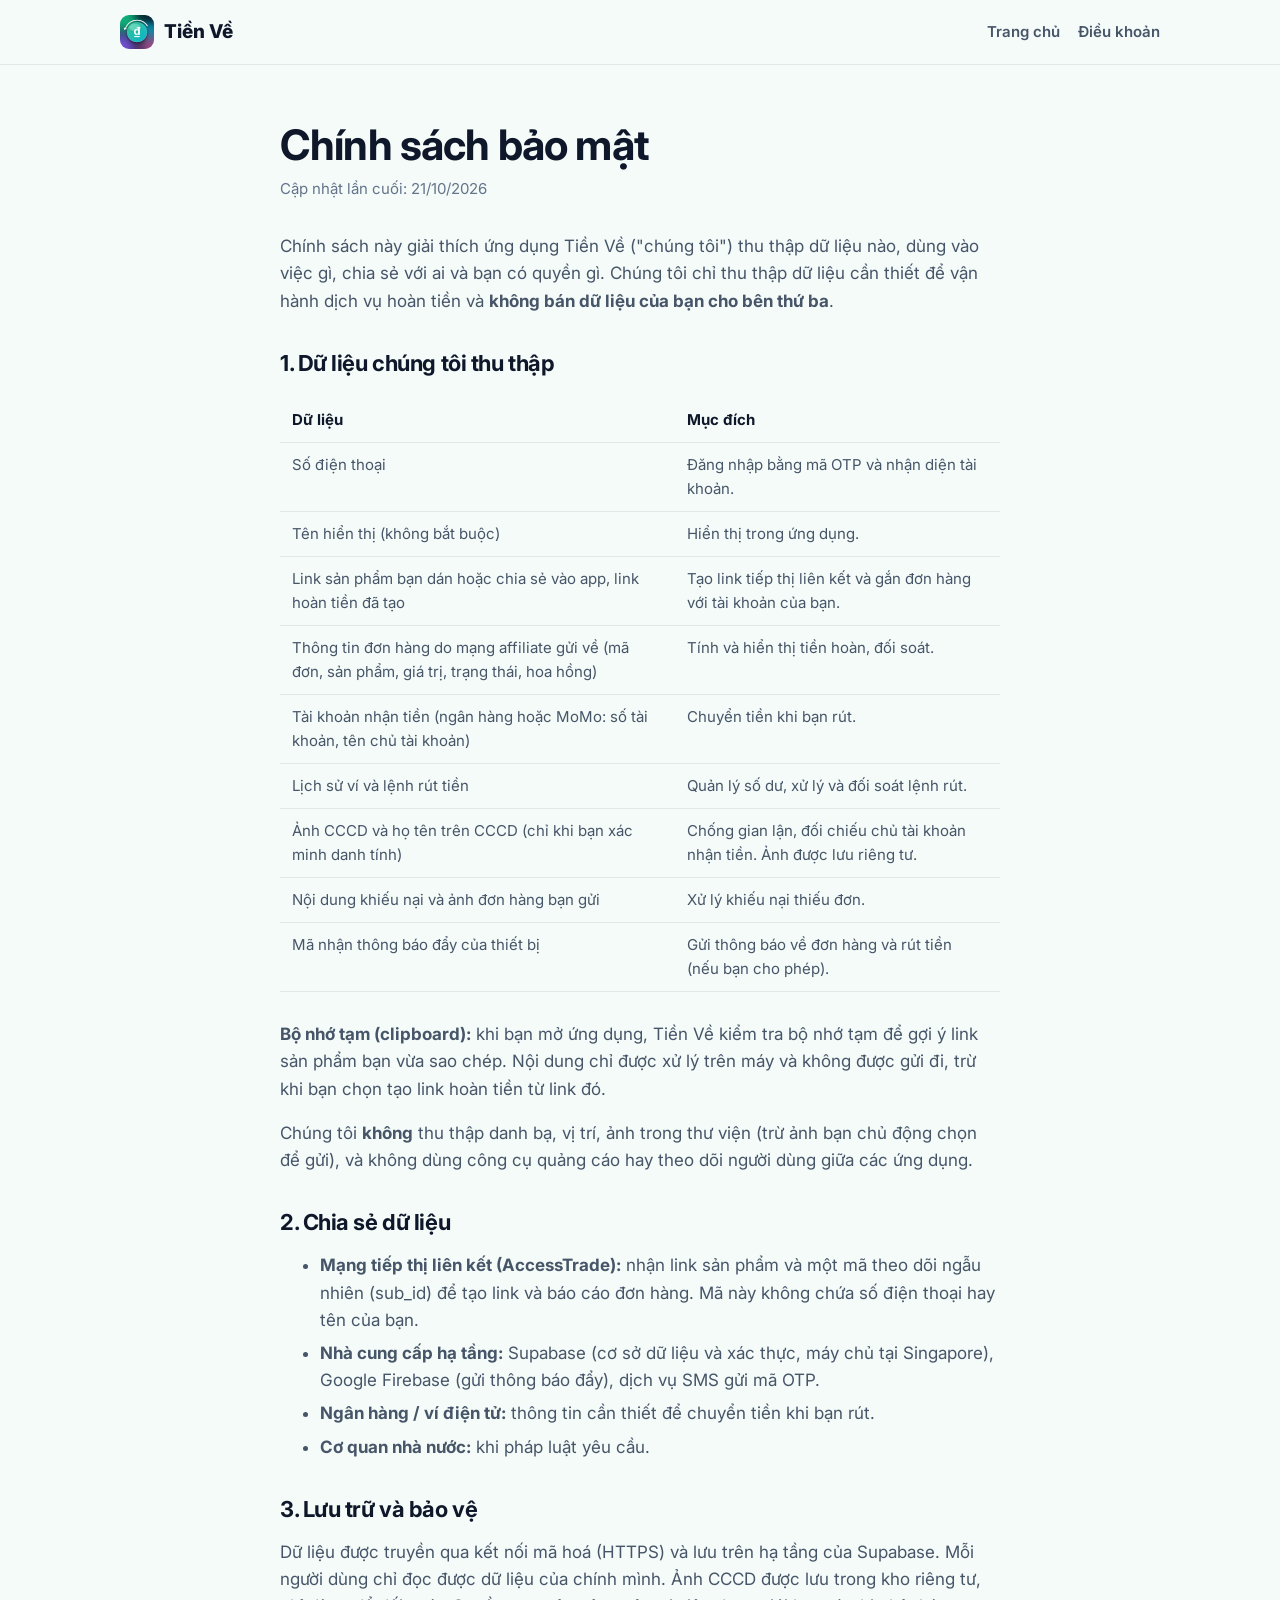
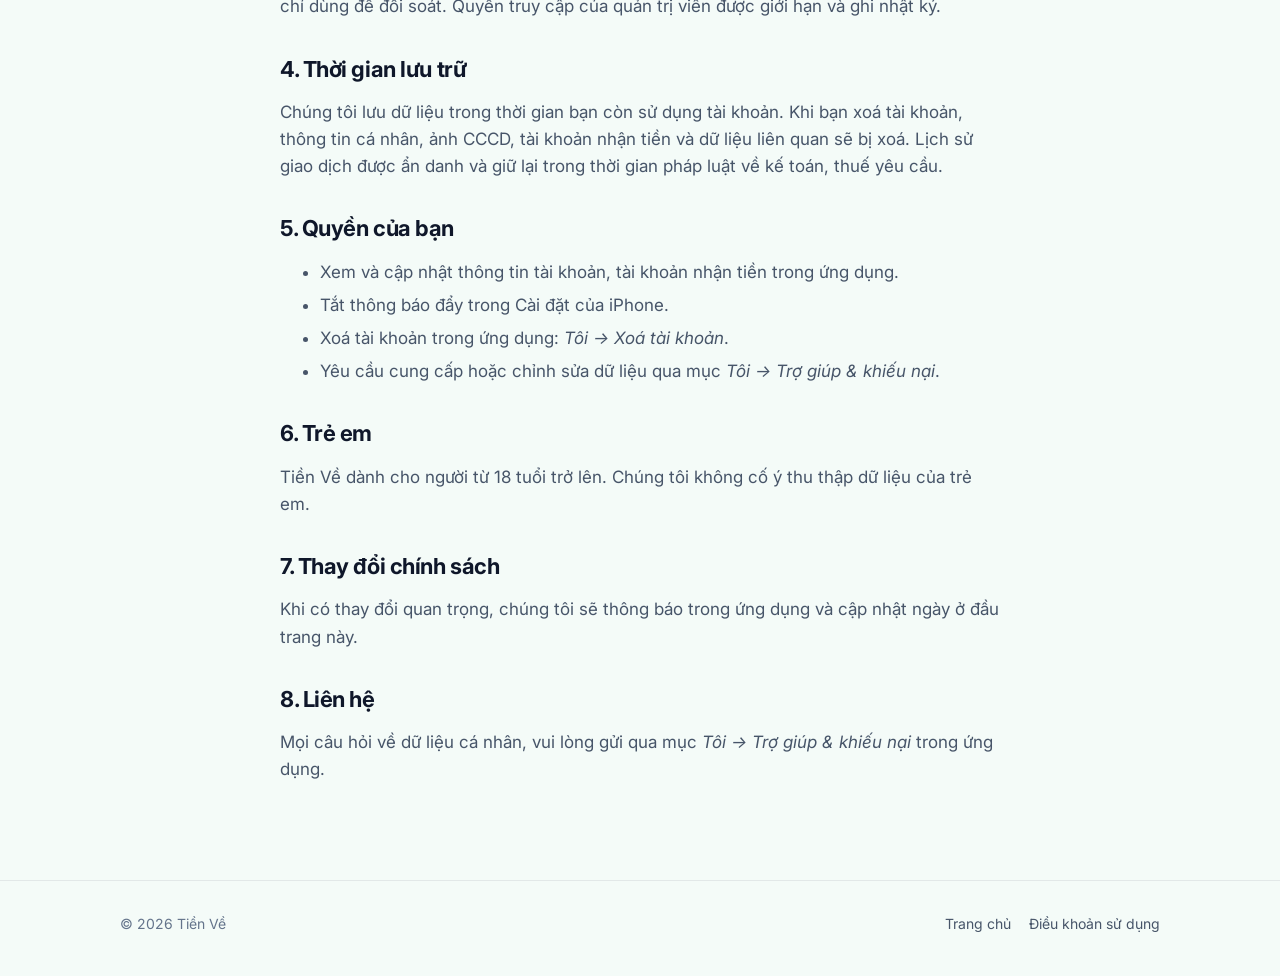
==== privacy.html @ d93a16cd "Update landing page" ====
<!doctype html>
<html lang="vi">
<head>
  <meta charset="utf-8">
  <meta name="viewport" content="width=device-width, initial-scale=1">
  <title>Chính sách bảo mật – Tiền Về</title>
  <meta name="description" content="Tiền Về thu thập những dữ liệu nào, dùng vào việc gì và bạn có quyền gì với dữ liệu của mình.">
  <link rel="icon" href="assets/favicon.png">
  <link rel="preconnect" href="https://fonts.googleapis.com">
  <link rel="preconnect" href="https://fonts.gstatic.com" crossorigin>
  <link href="https://fonts.googleapis.com/css2?family=Inter:wght@400;600;700;800&display=swap" rel="stylesheet">
  <link rel="stylesheet" href="styles.css">
</head>
<body>
  <header class="top">
    <div class="wrap">
      <a class="brand" href="./"><img src="assets/icon.png" alt="">Tiền Về</a>
      <nav>
        <a href="./">Trang chủ</a>
        <a href="terms.html">Điều khoản</a>
      </nav>
    </div>
  </header>

  <main class="doc">
    <h1>Chính sách bảo mật</h1>
    <p class="meta">Cập nhật lần cuối: 21/10/2026</p>

    <p>Chính sách này giải thích ứng dụng Tiền Về ("chúng tôi") thu thập dữ liệu nào, dùng vào việc gì, chia sẻ với ai và bạn có quyền gì. Chúng tôi chỉ thu thập dữ liệu cần thiết để vận hành dịch vụ hoàn tiền và <strong>không bán dữ liệu của bạn cho bên thứ ba</strong>.</p>

    <h2>1. Dữ liệu chúng tôi thu thập</h2>
    <div class="table-scroll">
      <table>
        <tr><th>Dữ liệu</th><th>Mục đích</th></tr>
        <tr><td>Số điện thoại</td><td>Đăng nhập bằng mã OTP và nhận diện tài khoản.</td></tr>
        <tr><td>Tên hiển thị (không bắt buộc)</td><td>Hiển thị trong ứng dụng.</td></tr>
        <tr><td>Link sản phẩm bạn dán hoặc chia sẻ vào app, link hoàn tiền đã tạo</td><td>Tạo link tiếp thị liên kết và gắn đơn hàng với tài khoản của bạn.</td></tr>
        <tr><td>Thông tin đơn hàng do mạng affiliate gửi về (mã đơn, sản phẩm, giá trị, trạng thái, hoa hồng)</td><td>Tính và hiển thị tiền hoàn, đối soát.</td></tr>
        <tr><td>Tài khoản nhận tiền (ngân hàng hoặc MoMo: số tài khoản, tên chủ tài khoản)</td><td>Chuyển tiền khi bạn rút.</td></tr>
        <tr><td>Lịch sử ví và lệnh rút tiền</td><td>Quản lý số dư, xử lý và đối soát lệnh rút.</td></tr>
        <tr><td>Ảnh CCCD và họ tên trên CCCD (chỉ khi bạn xác minh danh tính)</td><td>Chống gian lận, đối chiếu chủ tài khoản nhận tiền. Ảnh được lưu riêng tư.</td></tr>
        <tr><td>Nội dung khiếu nại và ảnh đơn hàng bạn gửi</td><td>Xử lý khiếu nại thiếu đơn.</td></tr>
        <tr><td>Mã nhận thông báo đẩy của thiết bị</td><td>Gửi thông báo về đơn hàng và rút tiền (nếu bạn cho phép).</td></tr>
      </table>
    </div>
    <p><strong>Bộ nhớ tạm (clipboard):</strong> khi bạn mở ứng dụng, Tiền Về kiểm tra bộ nhớ tạm để gợi ý link sản phẩm bạn vừa sao chép. Nội dung chỉ được xử lý trên máy và không được gửi đi, trừ khi bạn chọn tạo link hoàn tiền từ link đó.</p>
    <p>Chúng tôi <strong>không</strong> thu thập danh bạ, vị trí, ảnh trong thư viện (trừ ảnh bạn chủ động chọn để gửi), và không dùng công cụ quảng cáo hay theo dõi người dùng giữa các ứng dụng.</p>

    <h2>2. Chia sẻ dữ liệu</h2>
    <ul>
      <li><strong>Mạng tiếp thị liên kết (AccessTrade):</strong> nhận link sản phẩm và một mã theo dõi ngẫu nhiên (sub_id) để tạo link và báo cáo đơn hàng. Mã này không chứa số điện thoại hay tên của bạn.</li>
      <li><strong>Nhà cung cấp hạ tầng:</strong> Supabase (cơ sở dữ liệu và xác thực, máy chủ tại Singapore), Google Firebase (gửi thông báo đẩy), dịch vụ SMS gửi mã OTP.</li>
      <li><strong>Ngân hàng / ví điện tử:</strong> thông tin cần thiết để chuyển tiền khi bạn rút.</li>
      <li><strong>Cơ quan nhà nước:</strong> khi pháp luật yêu cầu.</li>
    </ul>

    <h2>3. Lưu trữ và bảo vệ</h2>
    <p>Dữ liệu được truyền qua kết nối mã hoá (HTTPS) và lưu trên hạ tầng của Supabase. Mỗi người dùng chỉ đọc được dữ liệu của chính mình. Ảnh CCCD được lưu trong kho riêng tư, chỉ dùng để đối soát. Quyền truy cập của quản trị viên được giới hạn và ghi nhật ký.</p>

    <h2>4. Thời gian lưu trữ</h2>
    <p>Chúng tôi lưu dữ liệu trong thời gian bạn còn sử dụng tài khoản. Khi bạn xoá tài khoản, thông tin cá nhân, ảnh CCCD, tài khoản nhận tiền và dữ liệu liên quan sẽ bị xoá. Lịch sử giao dịch được ẩn danh và giữ lại trong thời gian pháp luật về kế toán, thuế yêu cầu.</p>

    <h2>5. Quyền của bạn</h2>
    <ul>
      <li>Xem và cập nhật thông tin tài khoản, tài khoản nhận tiền trong ứng dụng.</li>
      <li>Tắt thông báo đẩy trong Cài đặt của iPhone.</li>
      <li>Xoá tài khoản trong ứng dụng: <em>Tôi → Xoá tài khoản</em>.</li>
      <li>Yêu cầu cung cấp hoặc chỉnh sửa dữ liệu qua mục <em>Tôi → Trợ giúp &amp; khiếu nại</em>.</li>
    </ul>

    <h2>6. Trẻ em</h2>
    <p>Tiền Về dành cho người từ 18 tuổi trở lên. Chúng tôi không cố ý thu thập dữ liệu của trẻ em.</p>

    <h2>7. Thay đổi chính sách</h2>
    <p>Khi có thay đổi quan trọng, chúng tôi sẽ thông báo trong ứng dụng và cập nhật ngày ở đầu trang này.</p>

    <h2>8. Liên hệ</h2>
    <p>Mọi câu hỏi về dữ liệu cá nhân, vui lòng gửi qua mục <em>Tôi → Trợ giúp &amp; khiếu nại</em> trong ứng dụng.</p>
  </main>

  <footer>
    <div class="wrap">
      <span>© 2026 Tiền Về</span>
      <nav>
        <a href="./">Trang chủ</a>
        <a href="terms.html">Điều khoản sử dụng</a>
      </nav>
    </div>
  </footer>
</body>
</html>
---- styles.css ----
:root {
  --bg: #f4fbf8;
  --bg-2: #eaf6ff;
  --surface: #ffffff;
  --surface-soft: rgba(255, 255, 255, 0.72);
  --text: #0f172a;
  --text-2: #475569;
  --text-3: #64748b;
  --line: rgba(15, 23, 42, 0.08);
  --mint: #059669;
  --mint-soft: #d1fae5;
  --accent: #10b981;
  --accent-2: #06b6d4;
  --hero-1: #064e3b;
  --hero-2: #047857;
  --hero-3: #0e7490;
  --hero-hl: #6ee7b7;
  --radius: 22px;
  --shadow: 0 18px 48px rgba(15, 23, 42, 0.08);
  color-scheme: light;
}

@media (prefers-color-scheme: dark) {
  :root:not([data-theme="light"]) {
    --bg: #07130f;
    --bg-2: #0b1a1f;
    --surface: #0f1f1a;
    --surface-soft: rgba(15, 31, 26, 0.8);
    --text: #e8f5ef;
    --text-2: #a7bdb4;
    --text-3: #7f968d;
    --line: rgba(232, 245, 239, 0.1);
    --mint: #34d399;
    --mint-soft: rgba(52, 211, 153, 0.14);
    --shadow: 0 18px 48px rgba(0, 0, 0, 0.35);
    color-scheme: dark;
  }
}

* { box-sizing: border-box; }
html { -webkit-text-size-adjust: 100%; }
body {
  margin: 0;
  background: var(--bg);
  color: var(--text);
  font-family: "Inter", -apple-system, BlinkMacSystemFont, "Segoe UI", Roboto, sans-serif;
  font-size: 17px;
  line-height: 1.6;
}
a { color: var(--mint); }
img { max-width: 100%; height: auto; display: block; }

.wrap { max-width: 1080px; margin: 0 auto; padding: 0 20px; }

/* ---- header ---- */
.top {
  position: sticky; top: 0; z-index: 10;
  background: color-mix(in srgb, var(--bg) 82%, transparent);
  backdrop-filter: saturate(160%) blur(14px);
  -webkit-backdrop-filter: saturate(160%) blur(14px);
  border-bottom: 1px solid var(--line);
}
.top .wrap { display: flex; align-items: center; gap: 12px; height: 64px; }
.brand { display: flex; align-items: center; gap: 10px; text-decoration: none; color: var(--text); font-weight: 800; font-size: 19px; }
.brand img { width: 34px; height: 34px; border-radius: 9px; }
.top nav { margin-left: auto; display: flex; gap: 18px; }
.top nav a { color: var(--text-2); text-decoration: none; font-weight: 600; font-size: 15px; }
.top nav a:hover { color: var(--text); }

/* ---- hero ---- */
.hero {
  background: linear-gradient(135deg, var(--hero-1), var(--hero-2) 55%, var(--hero-3));
  color: #fff;
  overflow: hidden;
  position: relative;
}
.hero::before, .hero::after {
  content: ""; position: absolute; border-radius: 50%; filter: blur(90px); opacity: 0.35; pointer-events: none;
}
.hero::before { width: 520px; height: 520px; background: #6ee7b7; top: -180px; right: -120px; }
.hero::after { width: 460px; height: 460px; background: #22d3ee; bottom: -200px; left: -160px; opacity: 0.25; }
.hero .wrap { position: relative; display: grid; grid-template-columns: 1.1fr 0.9fr; gap: 40px; align-items: center; padding-top: 72px; padding-bottom: 0; }
.hero h1 { font-size: clamp(38px, 6vw, 60px); line-height: 1.08; letter-spacing: -0.025em; margin: 0 0 18px; font-weight: 800; }
.hero h1 em { font-style: normal; color: var(--hero-hl); }
.hero p.lead { font-size: 19px; color: rgba(255, 255, 255, 0.86); margin: 0 0 28px; max-width: 34em; }
.badge {
  display: inline-flex; align-items: center; gap: 8px;
  background: rgba(255, 255, 255, 0.14); border: 1px solid rgba(255, 255, 255, 0.24);
  padding: 6px 14px; border-radius: 999px; font-size: 14px; font-weight: 600; margin-bottom: 20px;
}
.badge i { width: 8px; height: 8px; border-radius: 50%; background: var(--hero-hl); display: inline-block; }
.hero-points { list-style: none; padding: 0; margin: 0 0 56px; display: grid; gap: 10px; }
.hero-points li { display: flex; gap: 10px; align-items: flex-start; color: rgba(255, 255, 255, 0.92); }
.hero-points li::before { content: "✓"; color: var(--hero-hl); font-weight: 800; }
.hero-phone { align-self: end; justify-self: center; width: min(330px, 80vw); margin-bottom: -6px; }
.hero-phone {
  background: #111827; border: 3px solid #4b5563; border-bottom: 0;
  border-radius: 48px 48px 0 0; padding: 10px 10px 0; box-shadow: 0 30px 80px rgba(0, 0, 0, 0.35);
}
.hero-phone img { border-radius: 38px 38px 0 0; aspect-ratio: 660 / 1100; object-fit: cover; object-position: top; }

/* ---- sections ---- */
section { padding: 80px 0; }
.eyebrow { color: var(--mint); font-weight: 700; font-size: 14px; letter-spacing: 0.08em; text-transform: uppercase; margin: 0 0 10px; }
h2 { font-size: clamp(28px, 4vw, 40px); line-height: 1.15; letter-spacing: -0.02em; margin: 0 0 14px; }
.sub { color: var(--text-2); margin: 0 0 40px; max-width: 40em; }

.steps { display: grid; grid-template-columns: repeat(4, 1fr); gap: 18px; counter-reset: s; }
.step {
  background: var(--surface); border: 1px solid var(--line); border-radius: var(--radius);
  padding: 24px; box-shadow: var(--shadow); counter-increment: s;
}
.step::before {
  content: counter(s); display: grid; place-items: center; width: 38px; height: 38px; border-radius: 12px;
  background: var(--mint-soft); color: var(--mint); font-weight: 800; margin-bottom: 14px;
}
.step h3 { margin: 0 0 6px; font-size: 18px; }
.step p { margin: 0; color: var(--text-2); font-size: 15px; }

.alt { background: linear-gradient(180deg, var(--bg), var(--bg-2)); }

.shots { display: flex; gap: 18px; overflow-x: auto; padding: 6px 2px 18px; scroll-snap-type: x mandatory; }
.shots figure { margin: 0; flex: 0 0 220px; scroll-snap-align: start; }
.shots img { border-radius: 22px; box-shadow: var(--shadow); }

.facts { display: grid; grid-template-columns: repeat(3, 1fr); gap: 18px; }
.fact { background: var(--surface); border: 1px solid var(--line); border-radius: var(--radius); padding: 24px; }
.fact b { display: block; font-size: 28px; letter-spacing: -0.02em; color: var(--mint); }
.fact span { color: var(--text-2); font-size: 15px; }

.faq details {
  background: var(--surface); border: 1px solid var(--line); border-radius: 16px; padding: 16px 20px; margin-bottom: 12px;
}
.faq summary { cursor: pointer; font-weight: 700; }
.faq details p { color: var(--text-2); margin: 10px 0 0; }

.cta {
  text-align: center; background: linear-gradient(135deg, var(--hero-1), var(--hero-3)); color: #fff;
  border-radius: 28px; padding: 48px 24px;
}
.cta h2 { color: #fff; }
.cta p { color: rgba(255, 255, 255, 0.85); margin: 0; }

/* ---- documents (privacy / terms) ---- */
.doc { max-width: 760px; margin: 0 auto; padding: 56px 20px 80px; }
.doc h1 { font-size: clamp(30px, 5vw, 42px); letter-spacing: -0.02em; line-height: 1.15; margin: 0 0 8px; }
.doc .meta { color: var(--text-3); margin: 0 0 32px; font-size: 15px; }
.doc h2 { font-size: 22px; margin: 36px 0 10px; }
.doc p, .doc li { color: var(--text-2); }
.doc li { margin-bottom: 6px; }
.doc table { width: 100%; border-collapse: collapse; margin: 12px 0; font-size: 15px; }
.doc th, .doc td { text-align: left; padding: 10px 12px; border-bottom: 1px solid var(--line); vertical-align: top; }
.doc th { color: var(--text); }
.doc td { color: var(--text-2); }
.table-scroll { overflow-x: auto; }

/* ---- footer ---- */
footer { border-top: 1px solid var(--line); padding: 32px 0 40px; color: var(--text-3); font-size: 14px; }
footer .wrap { display: flex; flex-wrap: wrap; gap: 12px 24px; align-items: center; }
footer nav { display: flex; gap: 18px; margin-left: auto; }
footer a { color: var(--text-2); text-decoration: none; }
footer a:hover { color: var(--text); }
.disclaimer { width: 100%; margin: 0; }

@media (max-width: 860px) {
  .hero .wrap { grid-template-columns: 1fr; padding-top: 48px; gap: 8px; }
  .hero-points { margin-bottom: 32px; }
  .steps { grid-template-columns: 1fr 1fr; }
  .facts { grid-template-columns: 1fr; }
}
@media (max-width: 520px) {
  body { font-size: 16px; }
  .wrap { padding: 0 16px; }
  .top nav { gap: 14px; }
  .top nav a.hide-sm { display: none; }
  .steps { grid-template-columns: 1fr; }
  section { padding: 56px 0; }
  footer nav { margin-left: 0; }
}
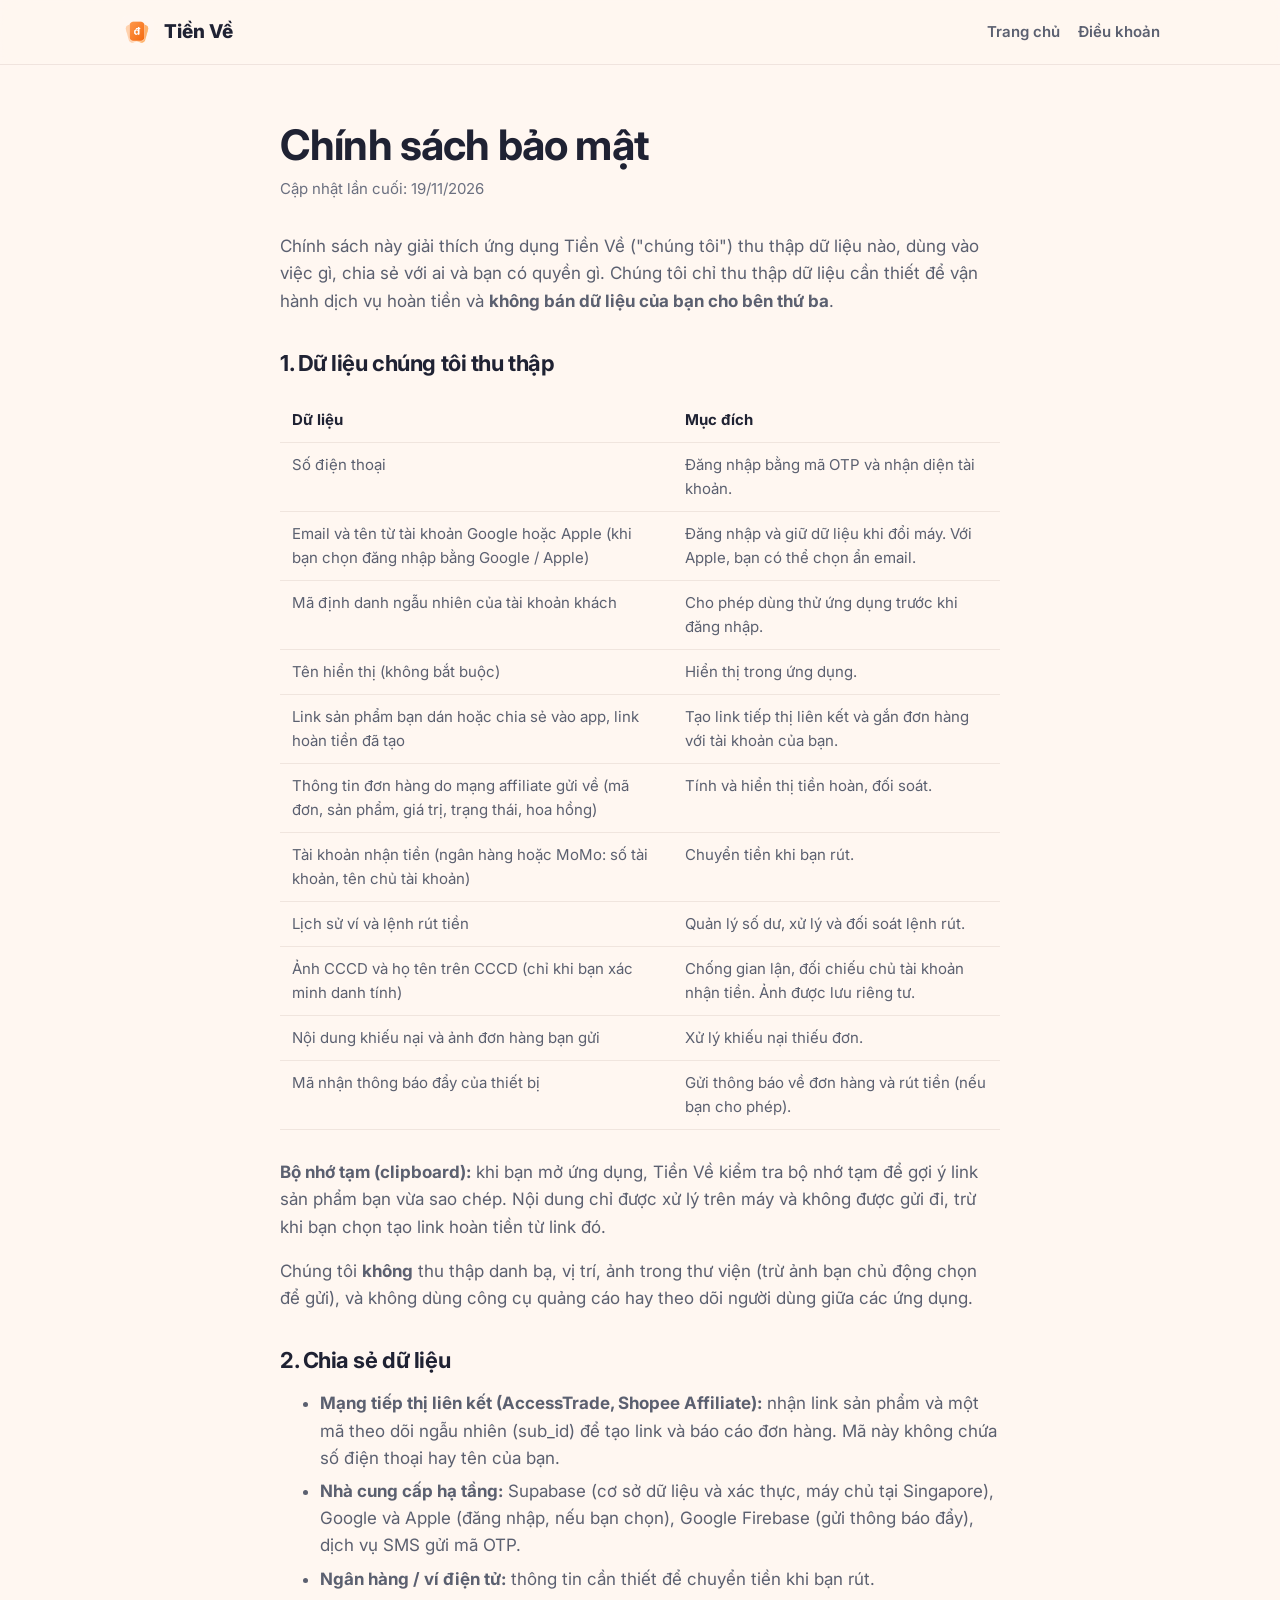
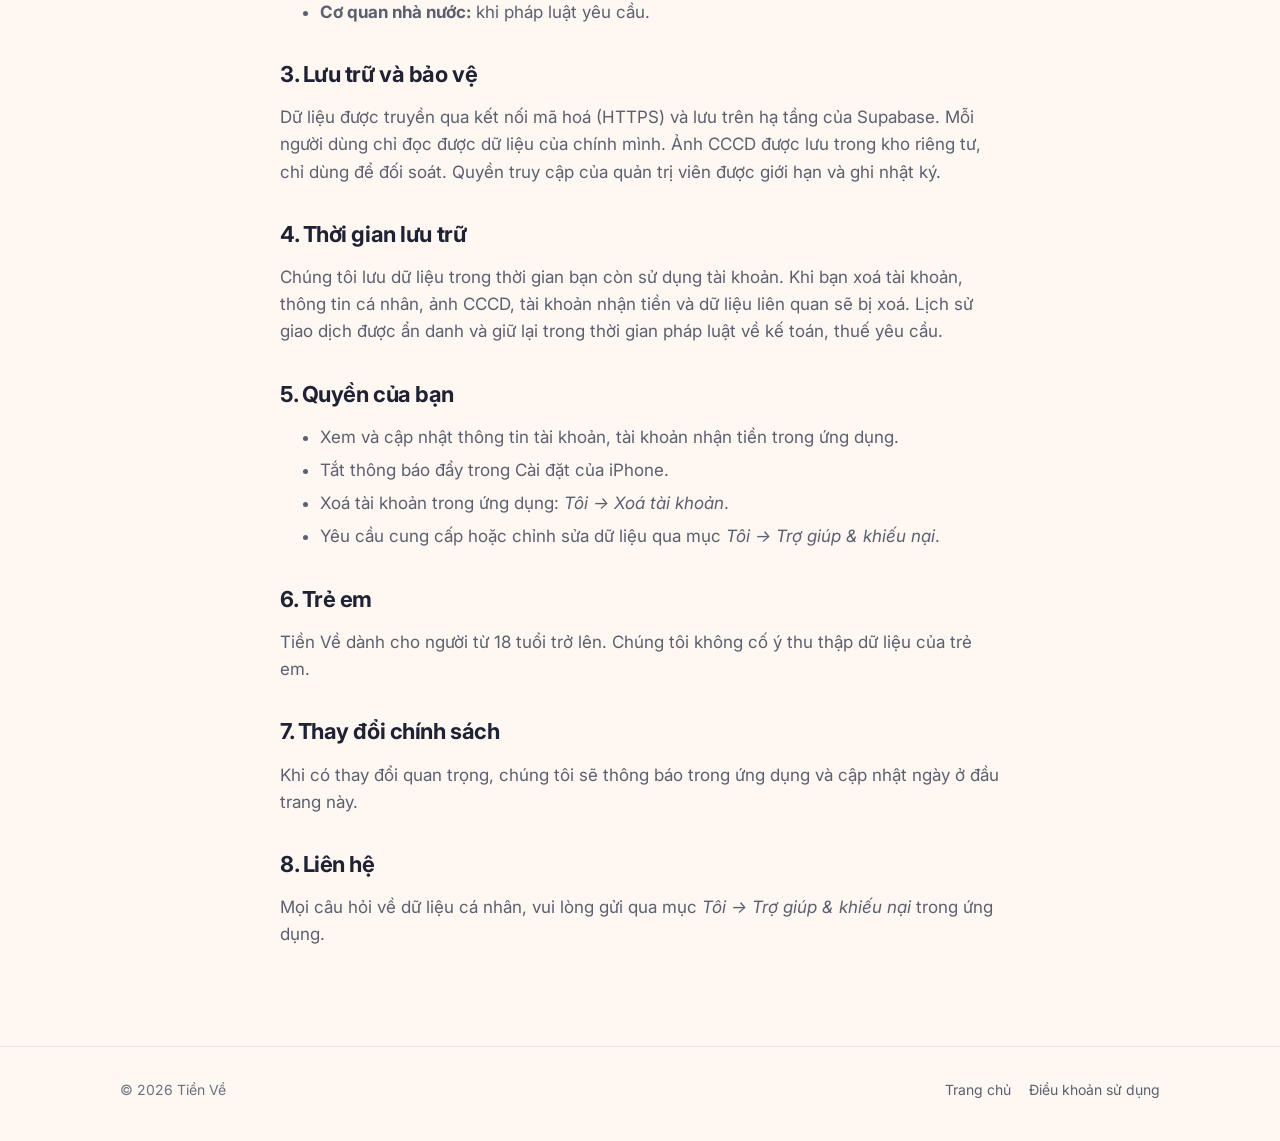
==== commit 6aca4c2a: "Update landing page" ====
--- a/privacy.html
+++ b/privacy.html
@@ -24,7 +24,7 @@
 
   <main class="doc">
     <h1>Chính sách bảo mật</h1>
-    <p class="meta">Cập nhật lần cuối: 21/10/2026</p>
+    <p class="meta">Cập nhật lần cuối: 19/11/2026</p>
 
     <p>Chính sách này giải thích ứng dụng Tiền Về ("chúng tôi") thu thập dữ liệu nào, dùng vào việc gì, chia sẻ với ai và bạn có quyền gì. Chúng tôi chỉ thu thập dữ liệu cần thiết để vận hành dịch vụ hoàn tiền và <strong>không bán dữ liệu của bạn cho bên thứ ba</strong>.</p>
 
@@ -33,6 +33,8 @@
       <table>
         <tr><th>Dữ liệu</th><th>Mục đích</th></tr>
         <tr><td>Số điện thoại</td><td>Đăng nhập bằng mã OTP và nhận diện tài khoản.</td></tr>
+        <tr><td>Email và tên từ tài khoản Google hoặc Apple (khi bạn chọn đăng nhập bằng Google / Apple)</td><td>Đăng nhập và giữ dữ liệu khi đổi máy. Với Apple, bạn có thể chọn ẩn email.</td></tr>
+        <tr><td>Mã định danh ngẫu nhiên của tài khoản khách</td><td>Cho phép dùng thử ứng dụng trước khi đăng nhập.</td></tr>
         <tr><td>Tên hiển thị (không bắt buộc)</td><td>Hiển thị trong ứng dụng.</td></tr>
         <tr><td>Link sản phẩm bạn dán hoặc chia sẻ vào app, link hoàn tiền đã tạo</td><td>Tạo link tiếp thị liên kết và gắn đơn hàng với tài khoản của bạn.</td></tr>
         <tr><td>Thông tin đơn hàng do mạng affiliate gửi về (mã đơn, sản phẩm, giá trị, trạng thái, hoa hồng)</td><td>Tính và hiển thị tiền hoàn, đối soát.</td></tr>
@@ -48,8 +50,8 @@
 
     <h2>2. Chia sẻ dữ liệu</h2>
     <ul>
-      <li><strong>Mạng tiếp thị liên kết (AccessTrade):</strong> nhận link sản phẩm và một mã theo dõi ngẫu nhiên (sub_id) để tạo link và báo cáo đơn hàng. Mã này không chứa số điện thoại hay tên của bạn.</li>
-      <li><strong>Nhà cung cấp hạ tầng:</strong> Supabase (cơ sở dữ liệu và xác thực, máy chủ tại Singapore), Google Firebase (gửi thông báo đẩy), dịch vụ SMS gửi mã OTP.</li>
+      <li><strong>Mạng tiếp thị liên kết (AccessTrade, Shopee Affiliate):</strong> nhận link sản phẩm và một mã theo dõi ngẫu nhiên (sub_id) để tạo link và báo cáo đơn hàng. Mã này không chứa số điện thoại hay tên của bạn.</li>
+      <li><strong>Nhà cung cấp hạ tầng:</strong> Supabase (cơ sở dữ liệu và xác thực, máy chủ tại Singapore), Google và Apple (đăng nhập, nếu bạn chọn), Google Firebase (gửi thông báo đẩy), dịch vụ SMS gửi mã OTP.</li>
       <li><strong>Ngân hàng / ví điện tử:</strong> thông tin cần thiết để chuyển tiền khi bạn rút.</li>
       <li><strong>Cơ quan nhà nước:</strong> khi pháp luật yêu cầu.</li>
     </ul>
--- a/styles.css
+++ b/styles.css
@@ -1,37 +1,37 @@
 :root {
-  --bg: #f4fbf8;
-  --bg-2: #eaf6ff;
+  --bg: #fff7f1;
+  --bg-2: #fff3e8;
   --surface: #ffffff;
   --surface-soft: rgba(255, 255, 255, 0.72);
-  --text: #0f172a;
-  --text-2: #475569;
-  --text-3: #64748b;
-  --line: rgba(15, 23, 42, 0.08);
-  --mint: #059669;
-  --mint-soft: #d1fae5;
-  --accent: #10b981;
-  --accent-2: #06b6d4;
-  --hero-1: #064e3b;
-  --hero-2: #047857;
-  --hero-3: #0e7490;
-  --hero-hl: #6ee7b7;
+  --text: #1f2233;
+  --text-2: #5b6070;
+  --text-3: #6b7080;
+  --line: rgba(67, 20, 7, 0.08);
+  --mint: #c2410c;
+  --mint-soft: #ffe8d6;
+  --accent: #f97316;
+  --accent-2: #fb923c;
+  --hero-1: #431407;
+  --hero-2: #c2410c;
+  --hero-3: #f97316;
+  --hero-hl: #fed7aa;
   --radius: 22px;
-  --shadow: 0 18px 48px rgba(15, 23, 42, 0.08);
+  --shadow: 0 18px 48px rgba(180, 100, 45, 0.12);
   color-scheme: light;
 }
 
 @media (prefers-color-scheme: dark) {
   :root:not([data-theme="light"]) {
-    --bg: #07130f;
-    --bg-2: #0b1a1f;
-    --surface: #0f1f1a;
-    --surface-soft: rgba(15, 31, 26, 0.8);
-    --text: #e8f5ef;
-    --text-2: #a7bdb4;
-    --text-3: #7f968d;
-    --line: rgba(232, 245, 239, 0.1);
-    --mint: #34d399;
-    --mint-soft: rgba(52, 211, 153, 0.14);
+    --bg: #160c06;
+    --bg-2: #1d1009;
+    --surface: #24150c;
+    --surface-soft: rgba(36, 21, 12, 0.8);
+    --text: #fbeee4;
+    --text-2: #d2b8a6;
+    --text-3: #a88d7b;
+    --line: rgba(251, 238, 228, 0.1);
+    --mint: #fb923c;
+    --mint-soft: rgba(251, 146, 60, 0.16);
     --shadow: 0 18px 48px rgba(0, 0, 0, 0.35);
     color-scheme: dark;
   }
@@ -77,8 +77,8 @@
 .hero::before, .hero::after {
   content: ""; position: absolute; border-radius: 50%; filter: blur(90px); opacity: 0.35; pointer-events: none;
 }
-.hero::before { width: 520px; height: 520px; background: #6ee7b7; top: -180px; right: -120px; }
-.hero::after { width: 460px; height: 460px; background: #22d3ee; bottom: -200px; left: -160px; opacity: 0.25; }
+.hero::before { width: 520px; height: 520px; background: #fdba74; top: -180px; right: -120px; }
+.hero::after { width: 460px; height: 460px; background: #fb923c; bottom: -200px; left: -160px; opacity: 0.25; }
 .hero .wrap { position: relative; display: grid; grid-template-columns: 1.1fr 0.9fr; gap: 40px; align-items: center; padding-top: 72px; padding-bottom: 0; }
 .hero h1 { font-size: clamp(38px, 6vw, 60px); line-height: 1.08; letter-spacing: -0.025em; margin: 0 0 18px; font-weight: 800; }
 .hero h1 em { font-style: normal; color: var(--hero-hl); }
